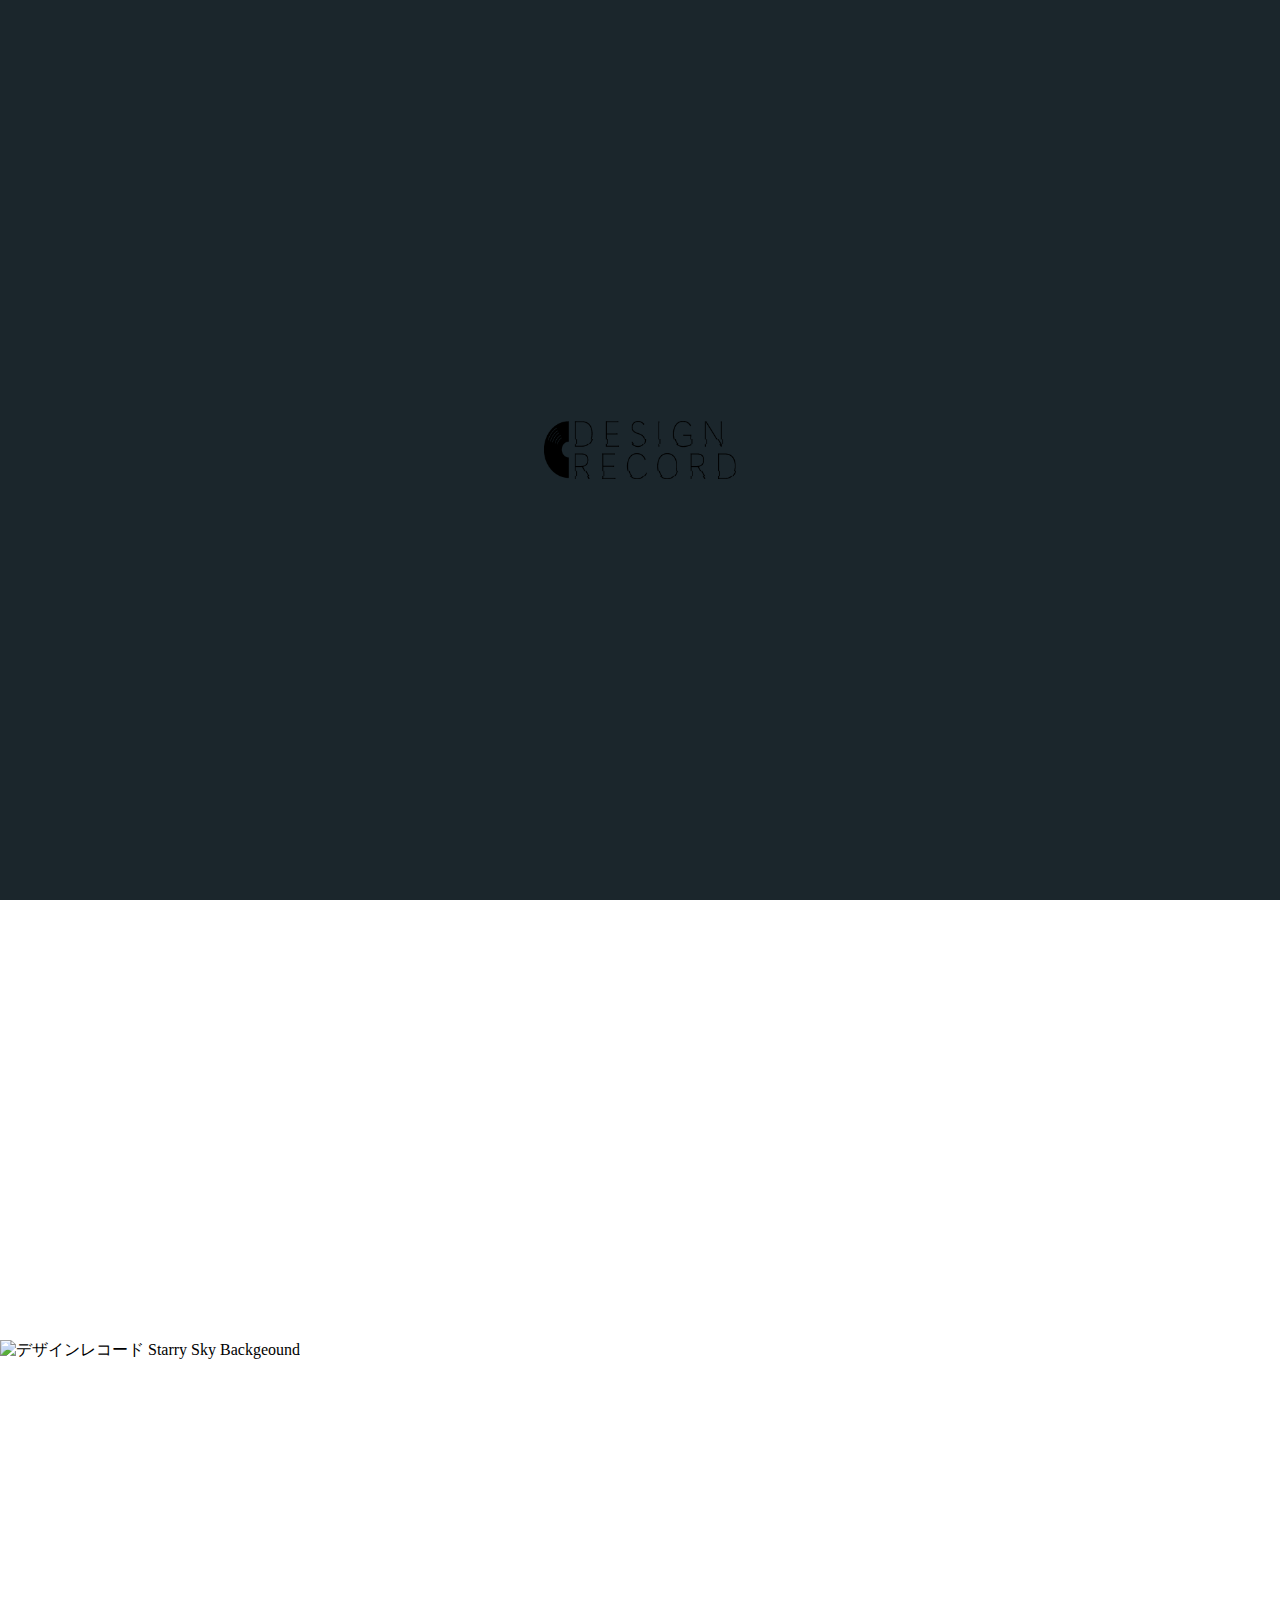
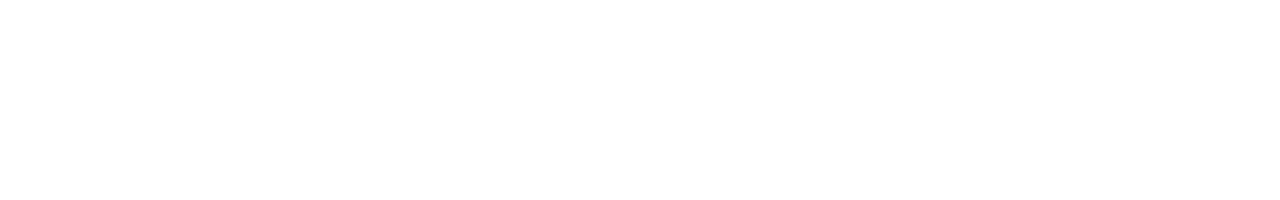
==== product.html @ fd87f6b9 "Add files via upload" ====
<!DOCTYPE html>
<html lang=ja>
  <head>
    <meta charset="utf-8">
    <title>DesignRecord-products-</title>
    <meta name="description" content="デザインレコードの各種ウェアを紹介しています。">
    <link rel="stylesheet" href="first_anime.css">
    <link rel="stylesheet" href="menu.css">
    <link rel="stylesheet" href="header.css">
    <link rel="stylesheet" href="products.css">
    <meta name="viewport" content="width=device-width">
    <link rel="preconnect" href="https://fonts.gstatic.com">
    <link rel="stylesheet" href="jquery.multiscroll.css">
    <link href="https://fonts.googleapis.com/css2?family=Raleway:wght@100&display=swap" rel="stylesheet">
    <link rel="preconnect" href="https://fonts.gstatic.com">
    <link href="https://fonts.googleapis.com/css2?family=Noto+Sans+JP:wght@100&display=swap" rel="stylesheet">
    <script src="https://ajax.googleapis.com/ajax/libs/jquery/2.2.4/jquery.min.js"></script>
    <script src="https://ajax.googleapis.com/ajax/libs/jquery/1.12.4/jquery.min.js"></script>
    <script src="jquery.easings.min.js"></script>
    <script src="jquery.multiscroll.js"></script>
    <script type="text/javascript" src="index.js"></script>
    <script type="text/javascript">
    $(function(){
        $('#multiscroll').multiscroll();
    });
    </script>
    </script>
  </head>
  <body>

    <header>
      <h1 id="DR_logo"><a href="index.heml"><img src="DesignRecordLogo.png" alt="デザインレコード DesignRecord"></a></h1>
      <div id="menu_button">
      <p>menu</p>
      </div>
      <button type="button" name="header_buy_button" class="header_buy_button">ウェアの購入はこちらから</button>
    </header>

    <section id="menu">
      <div id="menu_wrap">
        <nav>
          <ul class="page_wrap">
            <li><a href="#">HOME</a></li>
            <li><a href="#">ABOUT</a></li>
            <li><a href="#">PRODUCTS</a></li>
            <li><a href="#">CONTACT</a></li>
            <li class="port"><a href="#">DESIGNER's PORTFOLIO!!</a></li>
          </ul>
          <ul class="sns_wrap">
            <button onclick="#">Twitter</button>
            <button onclick="#">instagram</button>
            <button onclick="#">pintarest</button>
          </ul>
        </nav>
        <p class="menu_img"><img src="DSC07977.JPG" alt="デザインレコードジャージ"></p>
      </div>
      <div id="close_button">
        <p>CLOSE</p>
      </div>
    </section>

    <main id="multiscroll">
      <div class="ms-left">
        <div class="ms-section ms-left-section">
          <img src="DSC07956.JPG" alt="デザインレコード Sunset Background">
        </div>
        <div class="ms-section ms-left-section">
          <img src="DSC07985.JPG" alt="デザインレコード Starry Sky Backgeound">
        </div>
      </div>
      <div class="ms-right">
        <div class="ms-section ms-right-section">
          <div class="products_title">
            <h3>SUNSET BACKGROUND</h3>
            <p>¥11000</p>
          </div>
          <div class="products_design">
            <h4>デザイン</h4>
            <p>深いブルーからピンクへとフェードしていくグラデーションを使用し<br class="pc_br">
              夕日が沈み夜が始まろうとする空をイメージしました。<br class="pc_br">
              仕事や学校終わりの夕方ライドで着用してほしい１着です。</p>
          </div>
          <div class="products_material">
            <h4>素材</h4>
            <p>道程部分には通気性の良いメッシュ素材を使用しつつ袖にはエアロス<br class="pc_br">
              リーブを使用し速さと快適さを両立させました。</p>
          </div>
          <button type="button" name="buy_button" class="buy_button">購入画面へ</button>
        </div>
        <div class="ms-section ms-right-section">
          <div class="products_title">
            <h3>STARRY SKY BACKGROUND</h3>
            <p>11000</p>
          </div>
          <div class="products_design">
            <h4>デザイン</h4>
            <p>
              深いブルーからピンクへとフェードしていくグラデーションを使用し<br class="pc_br">
              夕日が沈み夜が始まろうとする空をイメージしました。<br class="pc_br">
              仕事や学校終わりの夕方ライドで着用してほしい１着です。
            </p>
          </div>
          <div class="products_material">
            <h4>素材</h4>
            <p>四角形の凹凸を使った新しいタイプのエアロスリーブを採用しました。</p>
          </div>
          <button type="button" name="buy_button" class="buy_button">購入画面へ</button>
        </div>
      </div>
    </main>

    <section id="first_animetion">
      <img src="DesignRecordLogo.png" alt="DesignRecord logo">
    </section>
    <section id="first_animetion2">
      <p data-text="Record the background of our design.">Record the background of our design.</p>
    </section>

  </body>
</html>
---- first_anime.css ----
@charset "UTF-8";
#first_animetion{
  width: 100vw;
  height: 100vh;
  background-color: #1b262c;
  position: fixed;
  top: 0;
  bottom: 0;
  left: 0;
  right: 0;
  z-index: 200;
  display: flex;
  justify-content: center;
  align-items: center;
  overflow: hidden;
  transition: 1s;
}
#first_animetion img{
  width: 15vw;
  height: auto;
}
#first_animetion2{
  width: 100vw;
  height: 100vh;
  background-color: #1b262c;
  position: fixed;
  top: 0;
  bottom: 0;
  left: 0;
  right: 0;
  z-index: 100;
  display: flex;
  justify-content: center;
  align-items: center;
  overflow: hidden;
  transition: 1s;
}
#first_animetion2 p{
  color: #ffffff;
  font-size: 1.6vw;
  font-family: 'Raleway', sans-serif;
  font-weight: 100;
  position: relative;
}
@keyframes noise-anim {
  0% {
    clip: rect(77px, 9999px, 6px, 0);
  }
  5% {
    clip: rect(65px, 9999px, 70px, 0);
  }
  10% {
    clip: rect(82px, 9999px, 82px, 0);
  }
  15% {
    clip: rect(32px, 9999px, 35px, 0);
  }
  20% {
    clip: rect(31px, 9999px, 49px, 0);
  }
  25% {
    clip: rect(18px, 9999px, 46px, 0);
  }
  30% {
    clip: rect(94px, 9999px, 64px, 0);
  }
  35% {
    clip: rect(69px, 9999px, 31px, 0);
  }
  40% {
    clip: rect(6px, 9999px, 72px, 0);
  }
  45% {
    clip: rect(25px, 9999px, 35px, 0);
  }
  50% {
    clip: rect(82px, 9999px, 26px, 0);
  }
  55% {
    clip: rect(7px, 9999px, 92px, 0);
  }
  60% {
    clip: rect(54px, 9999px, 30px, 0);
  }
  65% {
    clip: rect(86px, 9999px, 90px, 0);
  }
  70% {
    clip: rect(38px, 9999px, 65px, 0);
  }
  75% {
    clip: rect(41px, 9999px, 66px, 0);
  }
  80% {
    clip: rect(31px, 9999px, 37px, 0);
  }
  85% {
    clip: rect(8px, 9999px, 12px, 0);
  }
  90% {
    clip: rect(50px, 9999px, 69px, 0);
  }
  95% {
    clip: rect(7px, 9999px, 42px, 0);
  }
  100% {
    clip: rect(14px, 9999px, 57px, 0);
  }
}
#first_animetion2 p:after {
  content: attr(data-text);
  position: absolute;
  left: 2px;
  text-shadow: -1px 0 red;
  top: 0;
  color: white;
  background: black;
  overflow: hidden;
  clip: rect(0, 900px, 0, 0);
  animation: noise-anim 2s infinite linear alternate-reverse;
  white-space: nowrap;
}

@keyframes noise-anim-2 {
  0% {
    clip: rect(18px, 9999px, 13px, 0);
  }
  5% {
    clip: rect(74px, 9999px, 51px, 0);
  }
  10% {
    clip: rect(33px, 9999px, 65px, 0);
  }
  15% {
    clip: rect(64px, 9999px, 66px, 0);
  }
  20% {
    clip: rect(75px, 9999px, 6px, 0);
  }
  25% {
    clip: rect(40px, 9999px, 49px, 0);
  }
  30% {
    clip: rect(71px, 9999px, 1px, 0);
  }
  35% {
    clip: rect(42px, 9999px, 73px, 0);
  }
  40% {
    clip: rect(92px, 9999px, 57px, 0);
  }
  45% {
    clip: rect(4px, 9999px, 33px, 0);
  }
  50% {
    clip: rect(4px, 9999px, 34px, 0);
  }
  55% {
    clip: rect(49px, 9999px, 25px, 0);
  }
  60% {
    clip: rect(24px, 9999px, 44px, 0);
  }
  65% {
    clip: rect(31px, 9999px, 99px, 0);
  }
  70% {
    clip: rect(54px, 9999px, 83px, 0);
  }
  75% {
    clip: rect(57px, 9999px, 97px, 0);
  }
  80% {
    clip: rect(3px, 9999px, 15px, 0);
  }
  85% {
    clip: rect(84px, 9999px, 34px, 0);
  }
  90% {
    clip: rect(100px, 9999px, 88px, 0);
  }
  95% {
    clip: rect(91px, 9999px, 59px, 0);
  }
  100% {
    clip: rect(10px, 9999px, 87px, 0);
  }
}
#first_animetion2 p:before {
  content: attr(data-text);
  position: absolute;
  left: -2px;
  text-shadow: 1px 0 blue;
  top: 0;
  color: white;
  background: black;
  overflow: hidden;
  clip: rect(0, 900px, 0, 0);
  animation: noise-anim-2 3s infinite linear alternate-reverse;
}
.animetion_hidden{
  opacity: 0;
}
---- menu.css ----
@charset "UTF-8";
@keyframes text_anime {
  0%{
    color: #fd3a69;
  }
  20%{
    color: #fd8c04;
  }
  40%{
    color: #fcf876;
  }
  60%{
    color: #28df99;
  }
  80%{
    color: #1f6f8b;
  }
  100%{
    color: #e6739f;
  }

}
body{
  margin: 0;
  padding: 0;
}
#menu{
  width: 100vw;
  height: 100vh;
  background-color: #2b2b28;
  position: fixed;
  z-index: 70;
  top: 0;
  bottom: 0;
  left: 0;
  right: 0;
  overflow: hidden;
  transition: 1s;
  transform: translateX(-100%);
}
.close_menu{
  transform: translateX(0) !important;
}
#menu_wrap{
  width: 100vw;
  height: 100vh;
  display: flex;
  align-items: center;
  justify-content: space-around;
}
#menu_wrap nav{

}
.page_wrap{
  list-style: none;
}
.pege_wrap li{
  text-decoration: none;

}
.page_wrap li a{
  list-style: none;
  text-decoration: none;
  color: #ffffff;
  font-size: 4vw;
  font-family: 'Raleway', sans-serif;
  font-weight: 100;
}
.port a{
  font-size: 2vw !important;
  animation: text_anime 3s infinite !important;
}
.sns_wrap{
  display: flex;
  justify-content: space-around;

}
.sns_wrap button{
  width: 70px;
  height: 70px;
  background-color: #ffffff;
  border: none;
}
.menu_img{
  margin: 0;
}
.menu_img img{
  width: 45vw;
  height: 80vh;
  object-fit: cover;
}
#close_button{
  position: absolute;
  z-index: 80;
  left: 0;
  top: 50%;
}
#close_button p{
  color: #ffffff;
  font-size: 1.4vw;
  font-family: 'Raleway', sans-serif;
  font-weight: 100;
  transform: rotate(90deg);
  margin: 0;
}
@media screen and (max-width: 420px){
  #menu_wrap{
    width: 100vw;
    height: 100vh;
    display: flex;
    align-items: center;
    justify-content: space-around;
    flex-direction: column;
  }
  .page_wrap{
  }
  .page_wrap li a{
    list-style: none;
    text-decoration: none;
    color: #ffffff;
    font-size: 13vw;
    font-family: 'Raleway', sans-serif;
    font-weight: 100;
  }
  .port a{
    font-size: 10vw !important;
  }
  .sns_wrap{
    display: flex;
    justify-content: space-around;

  }
  .sns_wrap button{
    width: 50px;
    height: 50px;
    background-color: #ffffff;
    border: none;
  }
  .menu_img img{
    width: 80vw;
    height: 45vh;
    object-fit: cover;
  }
  #close_button p{
    color: #ffffff;
    font-size: 4vw;
    font-family: 'Raleway', sans-serif;
    font-weight: 100;
    transform: rotate(90deg);
    margin: 0;
  }
}
---- header.css ----
@charset "UTF-8";
header{
  position: fixed;
  z-index: 60;
  height: 100vh;
  padding: 1%;
}
#DR_logo{
  margin: 0;
}
#DR_logo img{
  width: 15vw;
  height: auto;
  object-fit: cover;
}
#menu_button{
  position: absolute;
  z-index: 60;
  left: 0;
  top: 50%;
}
#menu_button p{
  color: #000000;
  font-size: 1.4vw;
  font-family: 'Raleway', sans-serif;
  font-weight: 100;
  transform: rotate(90deg);
  margin: 0;
}
.header_buy_button{
  position: fixed;
  right: 0;
  top: 0;
  width: 25vw;
  border: 0.3px solid #000000;
  color: #000000;
  font-size: 1.5w;
  font-family: 'Noto Sans JP', sans-serif;
  font-weight: 100;
  background-color: #ffffff;
  padding: 8px;
  transition: 1s;
}
.header_buy_button:hover{
  background-color: #000000;
  color: #ffffff;
}
---- products.css ----
@charset "UTF-8";
@keyframes button_anime {
  0%{
    background-color: #fd3a69;
  }
  20%{
    background-color: #fd8c04;
  }
  40%{
    background-color: #fcf876;
  }
  60%{
    background-color: #28df99;
  }
  80%{
    background-color: #1f6f8b;
  }
  100%{
    background-color: #e6739f;
  }

}
body{
  background-image: : linear-gradient(left, #ffffff, ##000000)!important;
}
#multiscroll{
  width: 100vw;
  height: 100vh;
}
.ms-left{

}
.ms-left-section:first-child{
  display: flex !important;
  justify-content: center !important;
  align-items: flex-end !important;
}

.ms-left-section img{
  width: 50vw;
  height: 100vh;
  object-fit: cover;
}
.ms-right-section{
  margin-left: 8vw;
}
.products_title{

}
.products_title h3{
  color: #000000;
  font-size: 2.8vw;
  font-family: 'Raleway', sans-serif;
  font-weight: 100;
  margin: 0;
}
.products_title p{
  color: #000000;
  font-size: 1.7vw;
  font-family: 'Raleway', sans-serif;
  font-weight: 100;
  margin-top: 2px;
}
.products_design{

}
.products_design h4{
  color: #000000;
  font-size: 1.7vw;
  font-family: 'Noto Sans JP', sans-serif;
  font-weight: 100;
  margin: 0;
}
.products_design p{
  color: #000000;
  font-size: 1vw;
  font-family: 'Noto Sans JP', sans-serif;
  font-weight: 100;
  margin-top: 2px;
}
.products_material{

}
.products_material h4{
  color: #000000;
  font-size: 1.5vw;
  font-family: 'Noto Sans JP', sans-serif;
  font-weight: 100;
  margin: 0;
}
.products_material p{
  color: #000000;
  font-size: 1vw;
  font-family: 'Noto Sans JP', sans-serif;
  font-weight: 100;
  margin-top: 2px;
}
.buy_button{
  background-color: #ffffff;
  border-radius: none;
  border: 0.3px solid #000000;
  color: #000000;
  font-size: 1.6vw;
  font-family: 'Noto Sans JP', sans-serif;
  font-weight: 100;
  margin-top: 6vh;
  width: 30vw;
  height: 8vh;
  text-align: left;
  transition: 2s;
}
.buy_button:hover{
  animation: button_anime 3s infinite !important;
  color: #ffffff;
}
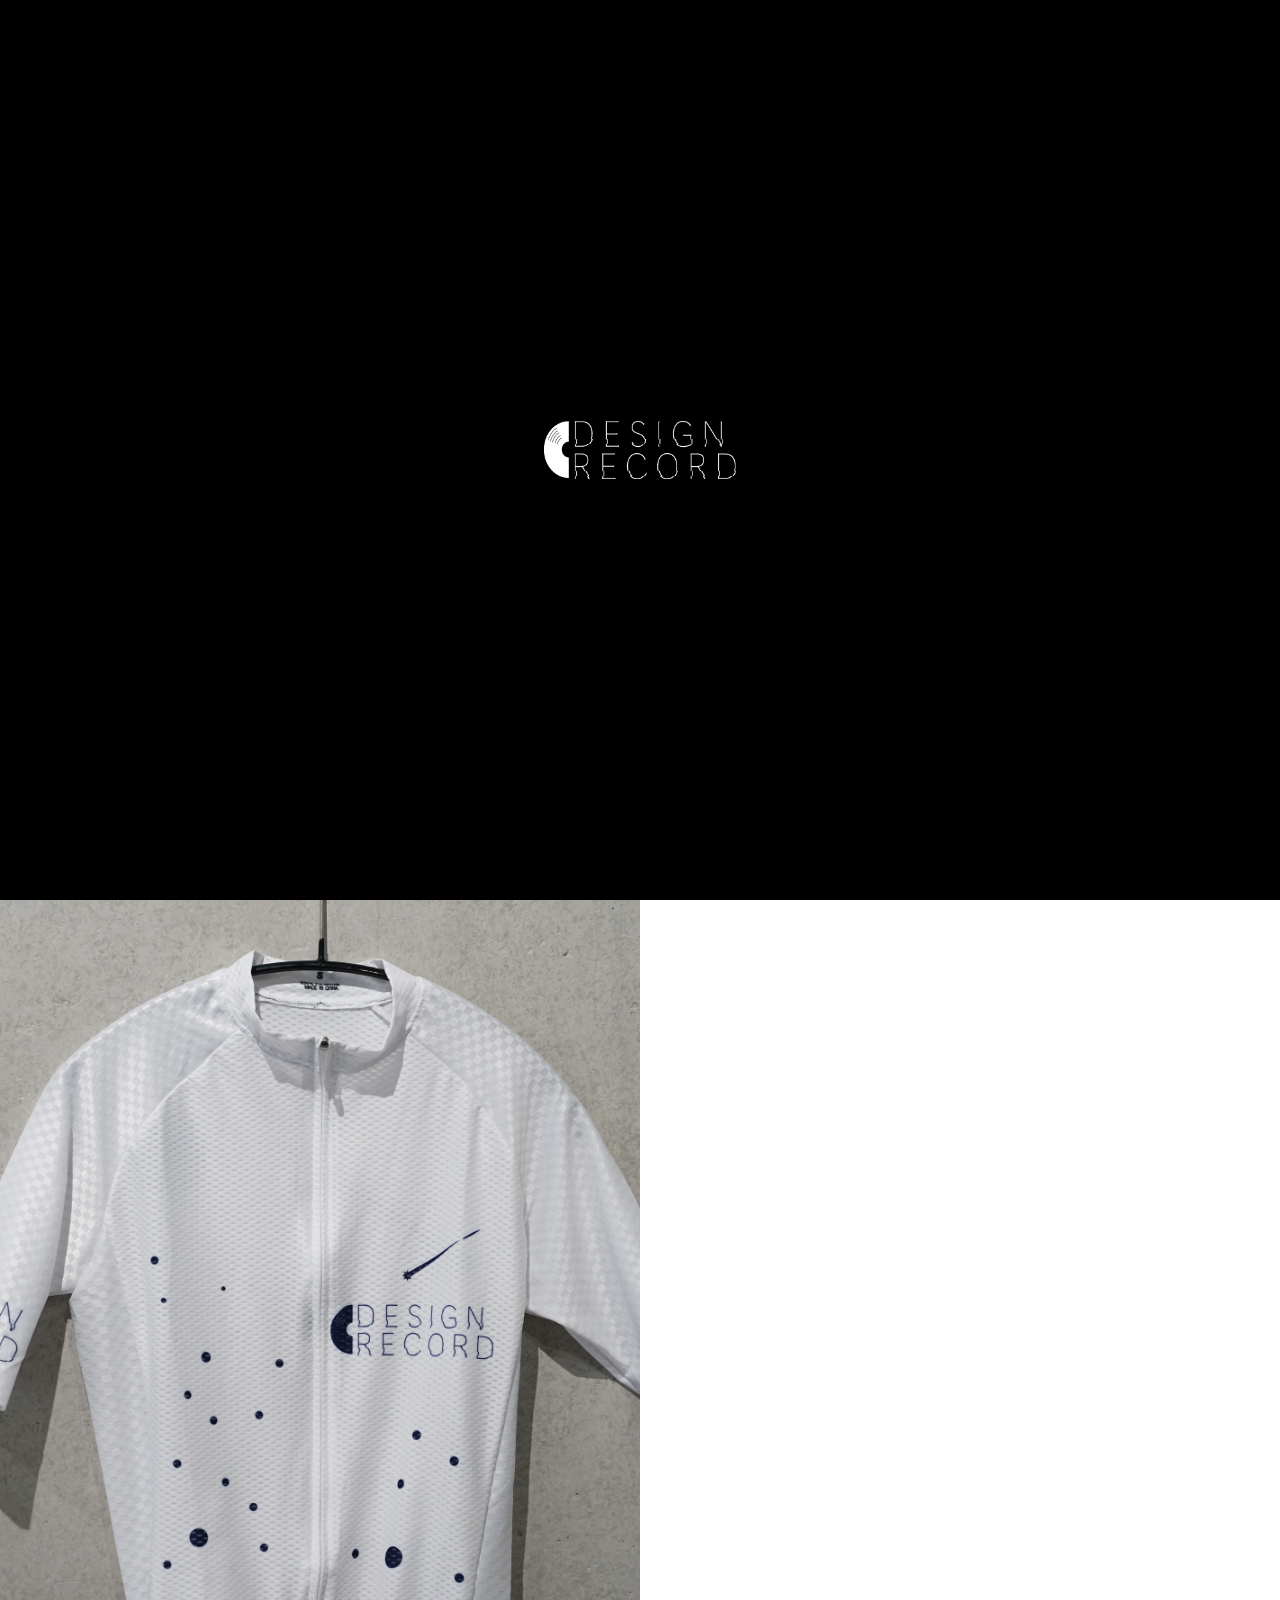
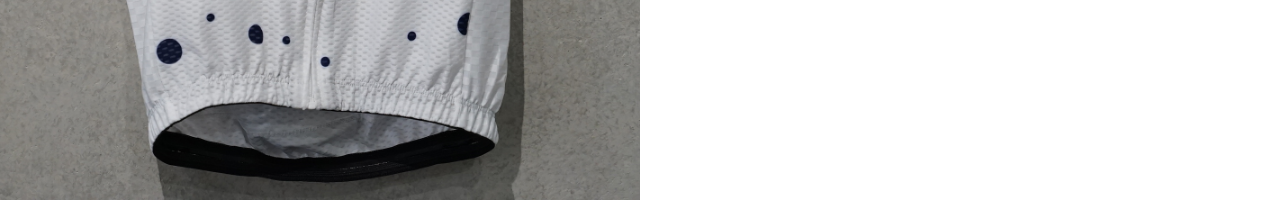
==== commit 896abf56: "Add files via upload" ====
--- a/product.html
+++ b/product.html
@@ -110,7 +110,7 @@
     </main>
 
     <section id="first_animetion">
-      <img src="DesignRecordLogo.png" alt="DesignRecord logo">
+      <img src="DesignRecordLogo2.png" alt="DesignRecord logo">
     </section>
     <section id="first_animetion2">
       <p data-text="Record the background of our design.">Record the background of our design.</p>
--- a/first_anime.css
+++ b/first_anime.css
@@ -2,7 +2,7 @@
 #first_animetion{
   width: 100vw;
   height: 100vh;
-  background-color: #1b262c;
+  background-color: #000000;
   position: fixed;
   top: 0;
   bottom: 0;
@@ -22,7 +22,7 @@
 #first_animetion2{
   width: 100vw;
   height: 100vh;
-  background-color: #1b262c;
+  background-color: #000000;
   position: fixed;
   top: 0;
   bottom: 0;
--- a/products.css
+++ b/products.css
@@ -21,7 +21,7 @@
 
 }
 body{
-  background-image: : linear-gradient(left, #ffffff, ##000000)!important;
+  background-image: linear-gradient(left, #ffffff, ##000000)!important;
 }
 #multiscroll{
   width: 100vw;
